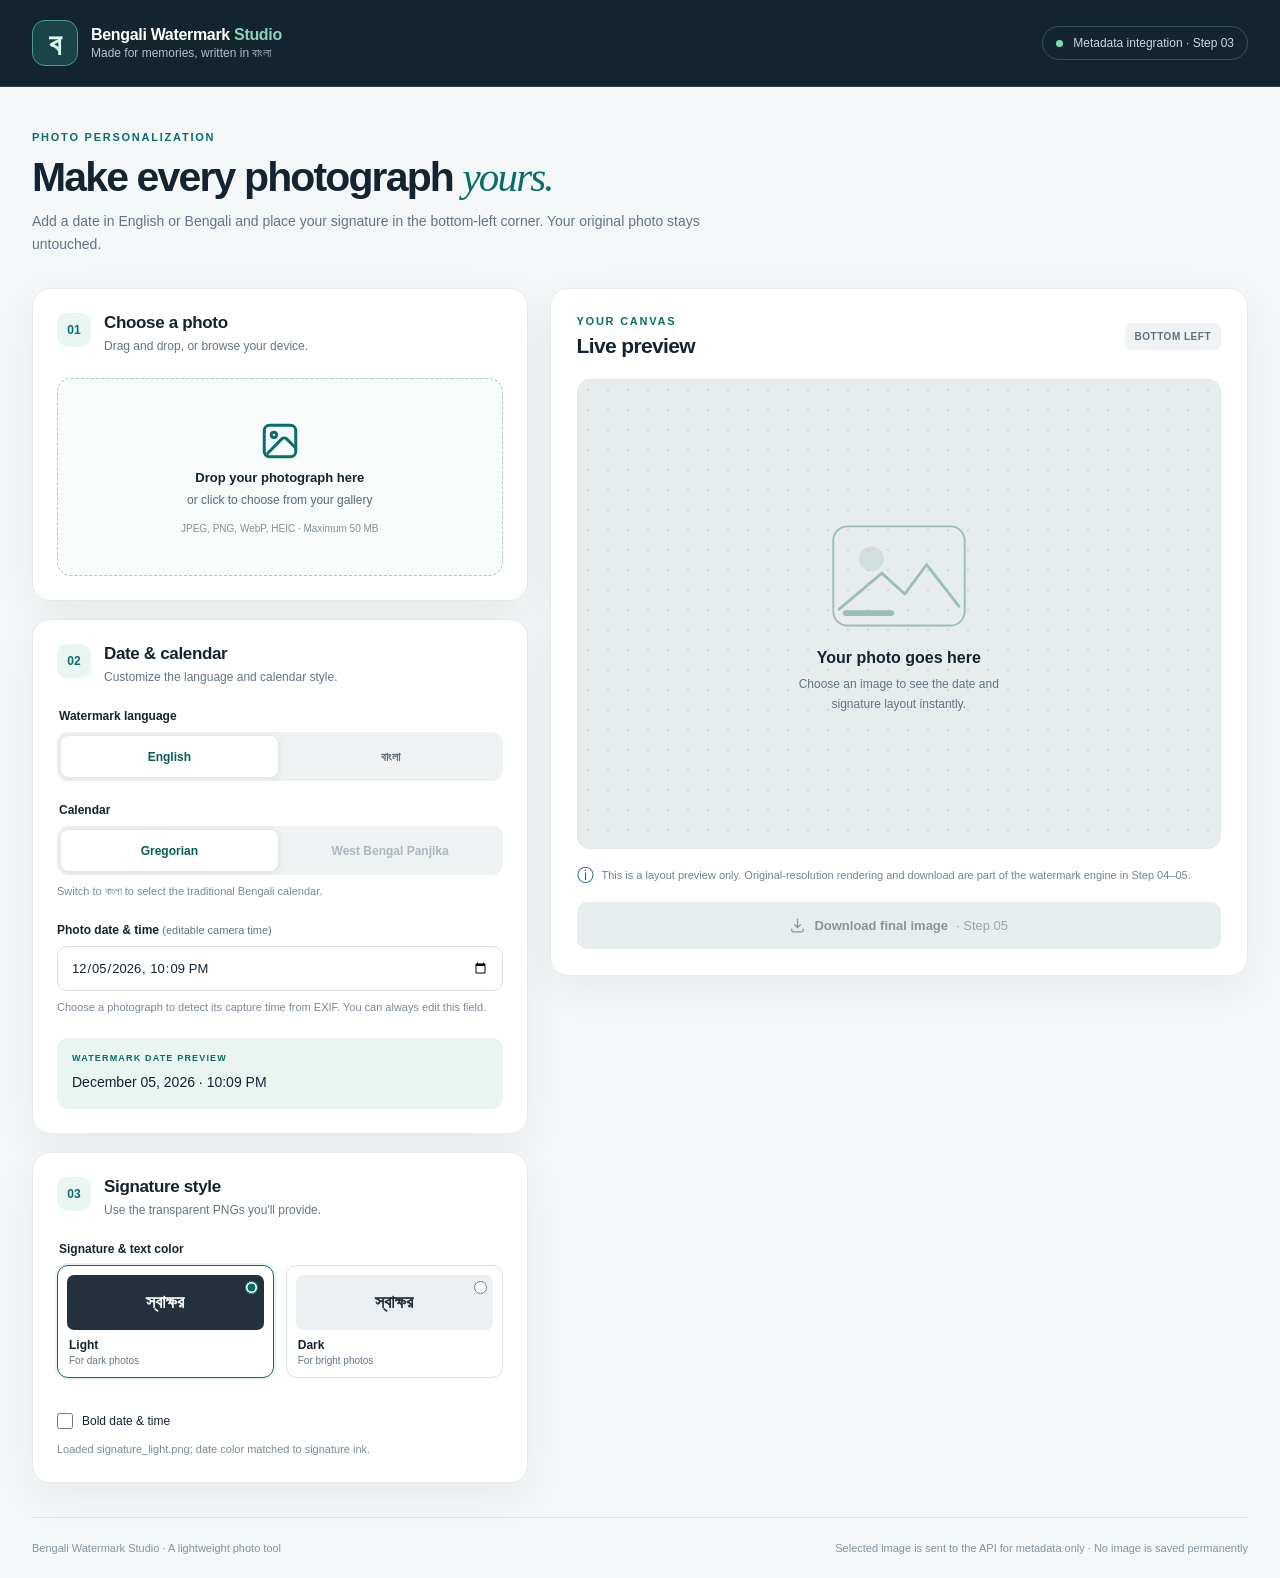
==== app/templates/index.html @ 1995b26d "Version 1.2: Improve Watermark Preview and Image Handling Improvements: - Fixed photo preview render" ====
<!DOCTYPE html>
<html lang="en">
<head>
  <meta charset="UTF-8">
  <meta name="viewport" content="width=device-width, initial-scale=1">
  <meta name="theme-color" content="#101c27">
  <meta name="description" content="Create elegant Bengali and English photo watermark previews.">
  <title>Bengali Watermark Studio</title>
  <!-- Relative paths work when opened locally and when FastAPI serves this at /. -->
  <link rel="stylesheet" href="../static/css/style.css">
  <script src="../static/js/app.js" defer></script>
</head>
<body>
  <header class="site-header">
    <div class="shell header-inner">
      <div class="brand" aria-label="Bengali Watermark Studio">
        <div class="brand-mark" aria-hidden="true">ব</div>
        <div>
          <p class="brand-title">Bengali Watermark <span>Studio</span></p>
          <p class="brand-subtitle">Made for memories, written in বাংলা</p>
        </div>
      </div>
      <span class="header-label"><span class="status-dot" aria-hidden="true"></span> Metadata integration · Step 03</span>
    </div>
  </header>

  <main class="shell page-content">
    <div class="page-heading">
      <div>
        <p class="eyebrow">PHOTO PERSONALIZATION</p>
        <h1>Make every photograph <em>yours.</em></h1>
        <p class="page-subtitle">Add a date in English or Bengali and place your signature in the bottom-left corner. Your original photo stays untouched.</p>
      </div>
    </div>

    <div class="workspace">
      <section class="editor" aria-label="Watermark controls">
        <section class="panel" aria-labelledby="upload-heading">
          <div class="section-title">
            <span class="step-number">01</span>
            <div>
              <h2 id="upload-heading">Choose a photo</h2>
              <p>Drag and drop, or browse your device.</p>
            </div>
          </div>

          <input id="photoInput" type="file" accept="image/jpeg,image/png,image/webp,image/heic,image/heif,.jpg,.jpeg,.png,.webp,.heic,.heif" hidden>
          <div class="drop-zone" id="dropZone" role="button" tabindex="0" aria-label="Select a photo or drop one here">
            <span class="drop-icon" aria-hidden="true">
              <svg viewBox="0 0 24 24" fill="none" stroke="currentColor" stroke-width="1.7" stroke-linecap="round" stroke-linejoin="round"><rect x="3" y="3" width="18" height="18" rx="3"/><circle cx="8.5" cy="8.5" r="1.5"/><path d="m21 16-5.2-5.2a2 2 0 0 0-2.8 0L5 19"/></svg>
            </span>
            <strong>Drop your photograph here</strong>
            <span>or click to choose from your gallery</span>
            <small>JPEG, PNG, WebP, HEIC · Maximum 50 MB</small>
          </div>

          <div class="file-summary" id="fileSummary" hidden>
            <div class="file-summary-text">
              <strong id="fileName"></strong>
              <span id="fileDetails"></span>
            </div>
            <button type="button" class="text-button" id="removePhoto">Remove</button>
          </div>
          <p class="field-feedback" id="uploadMessage" role="status" aria-live="polite"></p>
          <div class="metadata-panel" id="metadataPanel" aria-live="polite" hidden>
            <strong id="metadataStatus">Reading photo details…</strong>
            <p id="metadataDetails"></p>
            <p class="metadata-note" id="metadataWarnings"></p>
          </div>
        </section>

        <section class="panel" aria-labelledby="date-heading">
          <div class="section-title">
            <span class="step-number">02</span>
            <div>
              <h2 id="date-heading">Date &amp; calendar</h2>
              <p>Customize the language and calendar style.</p>
            </div>
          </div>

          <fieldset class="control-group">
            <legend>Watermark language</legend>
            <div class="segmented">
              <label class="segment"><input type="radio" name="language" value="en" checked><span>English</span></label>
              <label class="segment"><input type="radio" name="language" value="bn"><span lang="bn">বাংলা</span></label>
            </div>
          </fieldset>

          <fieldset class="control-group" id="calendarFieldset">
            <legend>Calendar</legend>
            <div class="segmented">
              <label class="segment"><input type="radio" name="calendar" value="gregorian" checked><span>Gregorian</span></label>
              <label class="segment"><input type="radio" name="calendar" value="panjika"><span>West Bengal Panjika</span></label>
            </div>
            <p class="input-hint" id="calendarHint">Switch to বাংলা to select the traditional Bengali calendar.</p>
          </fieldset>

          <div class="control-group">
            <label class="field-label" for="photoDateTime">Photo date &amp; time <span class="label-addition">(editable camera time)</span></label>
            <input id="photoDateTime" type="datetime-local" step="60">
            <p class="input-hint" id="dateHelp">Choose a photograph to detect its capture time from EXIF. You can always edit this field.</p>
          </div>

          <div class="format-output" aria-live="polite">
            <span>WATERMARK DATE PREVIEW</span>
            <strong id="formattedDate"></strong>
          </div>
          <p class="notice" id="panjikaNotice" hidden>Accurate West Bengal Panjika conversion will be connected in Step 04. We won't substitute the Bangladesh calendar.</p>
        </section>

        <section class="panel" aria-labelledby="signature-heading">
          <div class="section-title">
            <span class="step-number">03</span>
            <div>
              <h2 id="signature-heading">Signature style</h2>
              <p>Use the transparent PNGs you'll provide.</p>
            </div>
          </div>
          <fieldset class="control-group">
            <legend>Signature &amp; text color</legend>
            <div class="signature-options">
              <label class="signature-option">
                <input type="radio" name="signature" value="light" checked>
                <span class="signature-swatch dark-swatch"><span>স্বাক্ষর</span></span>
                <span class="signature-label">Light <small>For dark photos</small></span>
              </label>
              <label class="signature-option">
                <input type="radio" name="signature" value="dark">
                <span class="signature-swatch light-swatch"><span>স্বাক্ষর</span></span>
                <span class="signature-label">Dark <small>For bright photos</small></span>
              </label>
            </div>
          </fieldset>
          <label class="bold-date-option" for="boldDate">
            <input type="checkbox" id="boldDate">
            <span>Bold date &amp; time</span>
          </label>
          <p class="input-hint" id="signatureStatus" role="status" aria-live="polite">Loading signature…</p>
        </section>
      </section>

      <aside class="preview-panel" aria-labelledby="preview-heading">
        <div class="preview-heading-row">
          <div>
            <p class="eyebrow">YOUR CANVAS</p>
            <h2 id="preview-heading">Live preview</h2>
          </div>
          <span class="preview-badge">BOTTOM LEFT</span>
        </div>

        <div class="preview-stage" id="previewStage">
          <div class="empty-state" id="emptyPreview">
            <div class="empty-art" aria-hidden="true">
              <svg viewBox="0 0 170 130" fill="none"><rect x="16" y="13" width="138" height="104" rx="15" stroke="currentColor" stroke-width="2"/><circle cx="56" cy="47" r="13" fill="currentColor" opacity=".3"/><path d="M22 100 67 62l24 22 23-31 34 44" stroke="currentColor" stroke-width="3" stroke-linecap="round" stroke-linejoin="round"/><path d="M29 104h48" stroke="currentColor" stroke-width="6" stroke-linecap="round"/></svg>
            </div>
            <h3>Your photo goes here</h3>
            <p>Choose an image to see the date and signature layout instantly.</p>
          </div>
          <!-- Important: the watermark MUST be inside photoFrame, not a sibling of the photo. -->
          <div class="photo-frame" id="photoFrame" hidden>
            <img id="photoPreview" alt="Selected photo" decoding="async">
            <div class="watermark watermark-light" id="watermark" aria-label="Watermark preview">
              <img id="signaturePreview" alt="Your signature" hidden>
              <div class="watermark-date" id="watermarkDate"></div>
            </div>
          </div>
        </div>

        <div class="preview-footer">
          <div class="preview-footnote"><span class="footnote-icon" aria-hidden="true">ⓘ</span><span>This is a layout preview only. Original-resolution rendering and download are part of the watermark engine in Step 04–05.</span></div>
          <button class="download-button" type="button" disabled title="Enabled after the watermark export API is implemented">
            <svg viewBox="0 0 24 24" fill="none" stroke="currentColor" stroke-width="1.8" stroke-linecap="round" stroke-linejoin="round" aria-hidden="true"><path d="M12 3v12m0 0 4-4m-4 4-4-4M4 17v2a2 2 0 0 0 2 2h12a2 2 0 0 0 2-2v-2"/></svg>
            Download final image <span>· Step 05</span>
          </button>
        </div>
      </aside>
    </div>

    <footer class="site-footer">
      <span>Bengali Watermark Studio · A lightweight photo tool</span>
      <span>Selected image is sent to the API for metadata only · No image is saved permanently</span>
    </footer>
  </main>
</body>
</html>
---- app/static/css/style.css ----
:root {
  color-scheme: light;
  --ink: #142332;
  --muted: #637487;
  --line: #e4e9ed;
  --accent: #096e68;
  --accent-strong: #075c58;
  --surface: #fff;
  --body: #f4f7f7;
  --focus: #d0eae5;
  --shadow: 0 13px 40px rgb(27 54 62 / 6%);
}

* { box-sizing: border-box; }
body { margin: 0; min-width: 320px; font-family: Inter, -apple-system, BlinkMacSystemFont, "Segoe UI", "Noto Sans Bengali", Vrinda, sans-serif; color: var(--ink); background: var(--body); }
button, input { font: inherit; }
button { cursor: pointer; }
button:disabled { cursor: not-allowed; }
:focus-visible { outline: 3px solid #76c4b9; outline-offset: 3px; }
[hidden] { display: none !important; }
.shell { width: min(1420px, calc(100% - 64px)); margin-inline: auto; }

.site-header { background: #12242d; color: #fff; border-bottom: 1px solid #24424a; }
.header-inner { display: flex; justify-content: space-between; align-items: center; gap: 20px; padding-block: 20px; }
.brand { display: flex; gap: 13px; align-items: center; }
.brand-mark { width: 46px; height: 46px; border: 1px solid #489c90; border-radius: 13px; background: #1a4447; display: grid; place-items: center; color: #d9f9ed; font: 700 31px/1 "Noto Sans Bengali", Vrinda, sans-serif; padding-top: 2px; }
.brand-title, .brand-subtitle { margin: 0; }
.brand-title { font-size: 16px; font-weight: 750; letter-spacing: -.02em; }
.brand-title span { color: #8bd1bb; }
.brand-subtitle { color: #adc2c9; font-size: 12px; margin-top: 2px; }
.header-label { color: #c8d7dc; border: 1px solid #365159; border-radius: 100px; padding: 9px 13px; font-size: 12px; white-space: nowrap; }
.status-dot { display: inline-block; width: 7px; height: 7px; background: #7fdab5; border-radius: 50%; margin-right: 7px; }

.page-content { padding-top: 44px; }
.page-heading { max-width: 830px; margin-bottom: 32px; }
.eyebrow { color: var(--accent); font-size: 11px; letter-spacing: .16em; font-weight: 800; margin: 0 0 12px; }
h1 { margin: 0 0 10px; font-size: clamp(29px, 3.2vw, 44px); letter-spacing: -.045em; line-height: 1.1; font-weight: 780; }
h1 em { font-family: Georgia, serif; color: var(--accent); font-weight: 500; }
.page-subtitle { margin: 0; font-size: 14px; line-height: 1.65; max-width: 690px; color: var(--muted); }
.workspace { display: grid; grid-template-columns: minmax(340px, .83fr) minmax(0, 1.17fr); align-items: start; gap: 22px; }
.editor { display: grid; gap: 18px; }
.panel, .preview-panel { background: var(--surface); border: 1px solid var(--line); border-radius: 18px; box-shadow: var(--shadow); }
.panel { padding: 24px; }
.section-title { display: flex; gap: 13px; align-items: flex-start; margin-bottom: 23px; }
.step-number { display: inline-grid; place-items: center; min-width: 34px; height: 34px; border-radius: 10px; background: #e9f5f2; color: var(--accent); font-size: 12px; font-weight: 800; }
.section-title h2 { font-size: 17px; letter-spacing: -.02em; margin: 0 0 4px; }
.section-title p { font-size: 12px; line-height: 1.5; margin: 0; color: var(--muted); }
.drop-zone { border: 1.5px dashed #adc7c7; background: #f7fbfa; border-radius: 14px; min-height: 198px; text-align: center; display: flex; align-items: center; justify-content: center; flex-direction: column; gap: 8px; padding: 20px 12px; cursor: pointer; transition: border-color .16s, background .16s, transform .16s; }
.drop-zone:hover, .drop-zone.drag-active { background: #ecf7f4; border-color: var(--accent); }
.drop-zone.drag-active { transform: scale(1.006); }
.drop-icon { width: 42px; height: 42px; color: var(--accent); display: block; }
.drop-icon svg { width: 100%; height: 100%; }
.drop-zone strong { font-size: 13px; font-weight: 700; }
.drop-zone > span:not(.drop-icon) { color: #536b7a; font-size: 12px; }
.drop-zone small { color: #81919a; font-size: 10px; margin-top: 8px; }
.file-summary { display: flex; justify-content: space-between; gap: 10px; align-items: center; margin-top: 13px; background: #f3f6f6; padding: 13px; border-radius: 10px; }
.file-summary-text { overflow: hidden; display: grid; gap: 4px; }
.file-summary-text strong { max-width: 270px; text-overflow: ellipsis; white-space: nowrap; overflow: hidden; font-size: 12px; }
.file-summary-text span { color: var(--muted); font-size: 11px; }
.text-button { background: none; padding: 5px; border: 0; color: #a24d42; font-size: 12px; font-weight: 700; }
.field-feedback { margin: 8px 0 0; color: #9f483b; font-size: 12px; line-height: 1.5; }
.field-feedback:empty { display: none; }
.metadata-panel { margin-top: 12px; border: 1px solid #c8ded7; background: #f2f8f6; border-radius: 11px; padding: 12px 13px; }
.metadata-panel strong { font-size: 12px; color: #1a6a5b; }
.metadata-panel p { font-size: 11px; color: #526b74; line-height: 1.6; margin: 5px 0 0; overflow-wrap: anywhere; }
.metadata-panel .metadata-note { color: #8c5f32; }
.metadata-panel.is-error { background: #fff7f3; border-color: #e4c3b8; }
.metadata-panel.is-error strong { color: #9f483b; }
.control-group { border: 0; padding: 0; margin: 0 0 22px; min-width: 0; }
.control-group:last-child { margin-bottom: 0; }
.control-group legend, .field-label { display: block; margin-bottom: 9px; font-size: 12px; font-weight: 750; }
.label-addition { font-size: 11px; color: var(--muted); font-weight: 400; }
.segmented { padding: 4px; display: flex; gap: 4px; border-radius: 11px; background: #eef2f3; }
.segment { flex: 1; min-width: 0; position: relative; cursor: pointer; }
.segment input { position: absolute; opacity: 0; width: 1px; height: 1px; }
.segment span { min-height: 41px; display: flex; align-items: center; justify-content: center; padding: 9px 7px; border-radius: 8px; color: #607180; font-weight: 650; font-size: 12px; text-align: center; transition: background .15s, color .15s; }
.segment input:checked + span { background: white; color: var(--accent-strong); box-shadow: 0 1px 7px rgb(18 39 50 / 10%); }
.segment input:focus-visible + span { outline: 3px solid #76c4b9; }
.segment input:disabled + span { opacity: .45; cursor: not-allowed; }
.input-hint { margin: 8px 0 0; font-size: 11px; line-height: 1.6; color: #788996; }
.input-hint strong { color: #526675; }
#photoDateTime { display: block; width: 100%; padding: 12px 13px; border: 1px solid #d7e0e5; border-radius: 10px; background: #fff; color: var(--ink); min-height: 45px; font-size: 13px; }
.format-output { margin-top: 16px; padding: 15px; background: #eaf5f2; border-radius: 11px; display: grid; gap: 8px; }
.format-output > span { font-size: 9px; font-weight: 800; letter-spacing: .13em; color: var(--accent); }
.format-output strong { font-size: 15px; line-height: 1.6; overflow-wrap: anywhere; font-weight: 700; }
.notice { background: #fff7e8; border-left: 3px solid #dfab59; border-radius: 4px; padding: 10px 12px; font-size: 11px; line-height: 1.5; color: #8f6425; margin: 12px 0 0; }
.signature-options { display: grid; grid-template-columns: repeat(2, minmax(0, 1fr)); gap: 12px; }
.signature-option { border: 1.5px solid #d9e2e5; border-radius: 11px; padding: 9px; position: relative; cursor: pointer; }
.signature-option:has(input:checked) { border-color: var(--accent); box-shadow: 0 0 0 2px #e5f4f0; }
.signature-option input { position: absolute; top: 12px; right: 12px; accent-color: var(--accent); }
.signature-swatch { height: 55px; border-radius: 7px; display: grid; place-items: center; font-size: 18px; font-weight: 700; }
.dark-swatch { background: #24303b; color: #f7f7f7; }
.light-swatch { background: #edf0f2; color: #25313a; }
.signature-label { display: block; margin: 8px 2px 2px; font-weight: 750; font-size: 12px; }
.signature-label small { display: block; color: var(--muted); font-weight: 400; font-size: 10px; margin-top: 3px; }
.bold-date-option { margin-top: 13px; display: inline-flex; align-items: center; gap: 9px; font-size: 12px; color: var(--ink); cursor: pointer;}
.bold-date-option input { width: 16px; height: 16px; margin: 0; accent-color: var(--accent);}

.preview-panel { padding: 26px; position: sticky; top: 22px; }
.preview-heading-row { display: flex; align-items: center; justify-content: space-between; gap: 14px; margin-bottom: 21px; }
.preview-heading-row .eyebrow { margin-bottom: 7px; }
.preview-heading-row h2 { font-size: 21px; margin: 0; letter-spacing: -.03em; }
.preview-badge { font-size: 10px; font-weight: 800; letter-spacing: .05em; color: #5f737b; background: #eff3f4; padding: 8px 10px; border-radius: 7px; white-space: nowrap; }
.preview-stage { min-height: 470px; background: #e7edec; background-image: radial-gradient(#ccdad8 1px, transparent 1px); background-size: 20px 20px; border: 1px solid #e0e7e6; border-radius: 13px; display: flex; justify-content: center; align-items: center; overflow: hidden; padding: 15px; }
.empty-state { text-align: center; padding: 20px; max-width: 265px; }
.empty-art { width: 162px; margin: 0 auto 7px; color: #9dbeb7; }
.empty-art svg { width: 100%; }
.empty-state h3 { font-size: 16px; margin: 0 0 7px; }
.empty-state p { font-size: 12px; color: var(--muted); line-height: 1.7; margin: 0; }
/* Image wrapper is the positioning context; watermark never escapes into footer. */
.photo-frame {
  position: relative;
  display: inline-block;
  max-width: 100%;
  max-height: min(65vh, 610px);
  line-height: 0;
  overflow: hidden;
  background: #c8d3d2;
  box-shadow: 0 10px 30px rgb(16 32 32 / 14%);
}
#photoPreview {
  display: block;
  max-width: 100%;
  max-height: min(65vh, 610px);
  width: auto;
  height: auto;
  object-fit: contain;
}
.watermark {
  position: absolute;
  bottom: 3.5%;
  left: 3.5%;
  width: 93%;
  display: flex;
  flex-direction: column;
  align-items: flex-start;
  gap: 3px;
  z-index: 1;
  font-family: "Noto Sans Bengali", Vrinda, "Segoe UI", sans-serif;
  line-height: 1.3;
  pointer-events: none;
}
.watermark-date {
  max-width: 100%;
  font-size: clamp(9px, 1.15vw, 14px);
  line-height: 1.35;
  font-weight: 400;
  letter-spacing: 0;
  overflow-wrap: anywhere;
  color: var(--signature-text-color);
  text-shadow: none;
}
.watermark-date.is-bold { font-weight: 700; }
.watermark-light { --signature-text-color: rgb(196, 188, 179); }
.watermark-dark { --signature-text-color: rgb(39, 43, 47); }
#signaturePreview {
  display: block;
  width: clamp(100px, 20vw, 240px);
  max-width: 70%;
  height: auto;
  object-fit: contain;
  object-position: left center;
}
#signaturePreview[hidden] { display: none; }
.preview-footer { margin-top: 18px; }
.preview-footnote { display: flex; gap: 8px; color: #72848f; font-size: 11px; line-height: 1.6; margin-bottom: 17px; }
.footnote-icon { color: var(--accent); font-size: 17px; line-height: 1; }
.download-button { width: 100%; display: flex; justify-content: center; align-items: center; gap: 8px; border: 0; border-radius: 10px; padding: 15px 12px; font-size: 13px; font-weight: 750; color: #899599; background: #e7edee; }
.download-button svg { width: 17px; height: 17px; }
.download-button span { font-weight: 500; opacity: .8; }
.site-footer { display: flex; justify-content: space-between; gap: 20px; color: #85949d; border-top: 1px solid #e1e6e8; padding: 24px 0; margin-top: 34px; font-size: 11px; }

@media (max-width: 1070px) {
  .workspace { grid-template-columns: minmax(305px, .9fr) minmax(0, 1.1fr); gap: 15px; }
  .panel, .preview-panel { padding: 19px; }
  .preview-stage { min-height: 370px; }
}
@media (max-width: 810px) {
  .shell { width: min(700px, calc(100% - 32px)); }
  .page-content { padding-top: 30px; }
  .page-heading { margin-bottom: 22px; }
  .workspace { grid-template-columns: 1fr; }
  .preview-panel { position: static; }
  .preview-stage { min-height: 320px; }
  .site-footer { flex-direction: column; gap: 7px; }
}
@media (max-width: 480px) {
  .shell { width: calc(100% - 24px); }
  .header-inner { padding-block: 12px; }
  .brand-mark { height: 39px; width: 39px; font-size: 25px; }
  .brand-title { font-size: 14px; }
  .brand-subtitle { font-size: 10px; }
  .header-label { display: none; }
  .page-content { padding-top: 26px; }
  .panel, .preview-panel { padding: 17px; border-radius: 14px; }
  .section-title { margin-bottom: 17px; }
  .preview-stage { min-height: 285px; padding: 8px; }
  .preview-heading-row { align-items: flex-start; }
  .preview-badge { font-size: 9px; }
  .signature-options { gap: 8px; }
  .site-footer { margin-top: 20px; }
}
@media (prefers-reduced-motion: reduce) {
  *, *::before, *::after { animation-duration: .01ms !important; transition-duration: .01ms !important; }
}

/* Make long dates, dynamic metadata, and date/time picker stay inside panels. */
.editor, .panel, .preview-panel, .preview-stage, .preview-footer { min-width: 0; }
#photoDateTime { min-width: 0; max-width: 100%; }
.preview-footnote, .format-output, .format-output strong { min-width: 0; overflow-wrap: anywhere; }
.format-output strong { font-size: 14px; font-weight: 400; }
.preview-stage > .photo-frame { flex: 0 1 auto; }
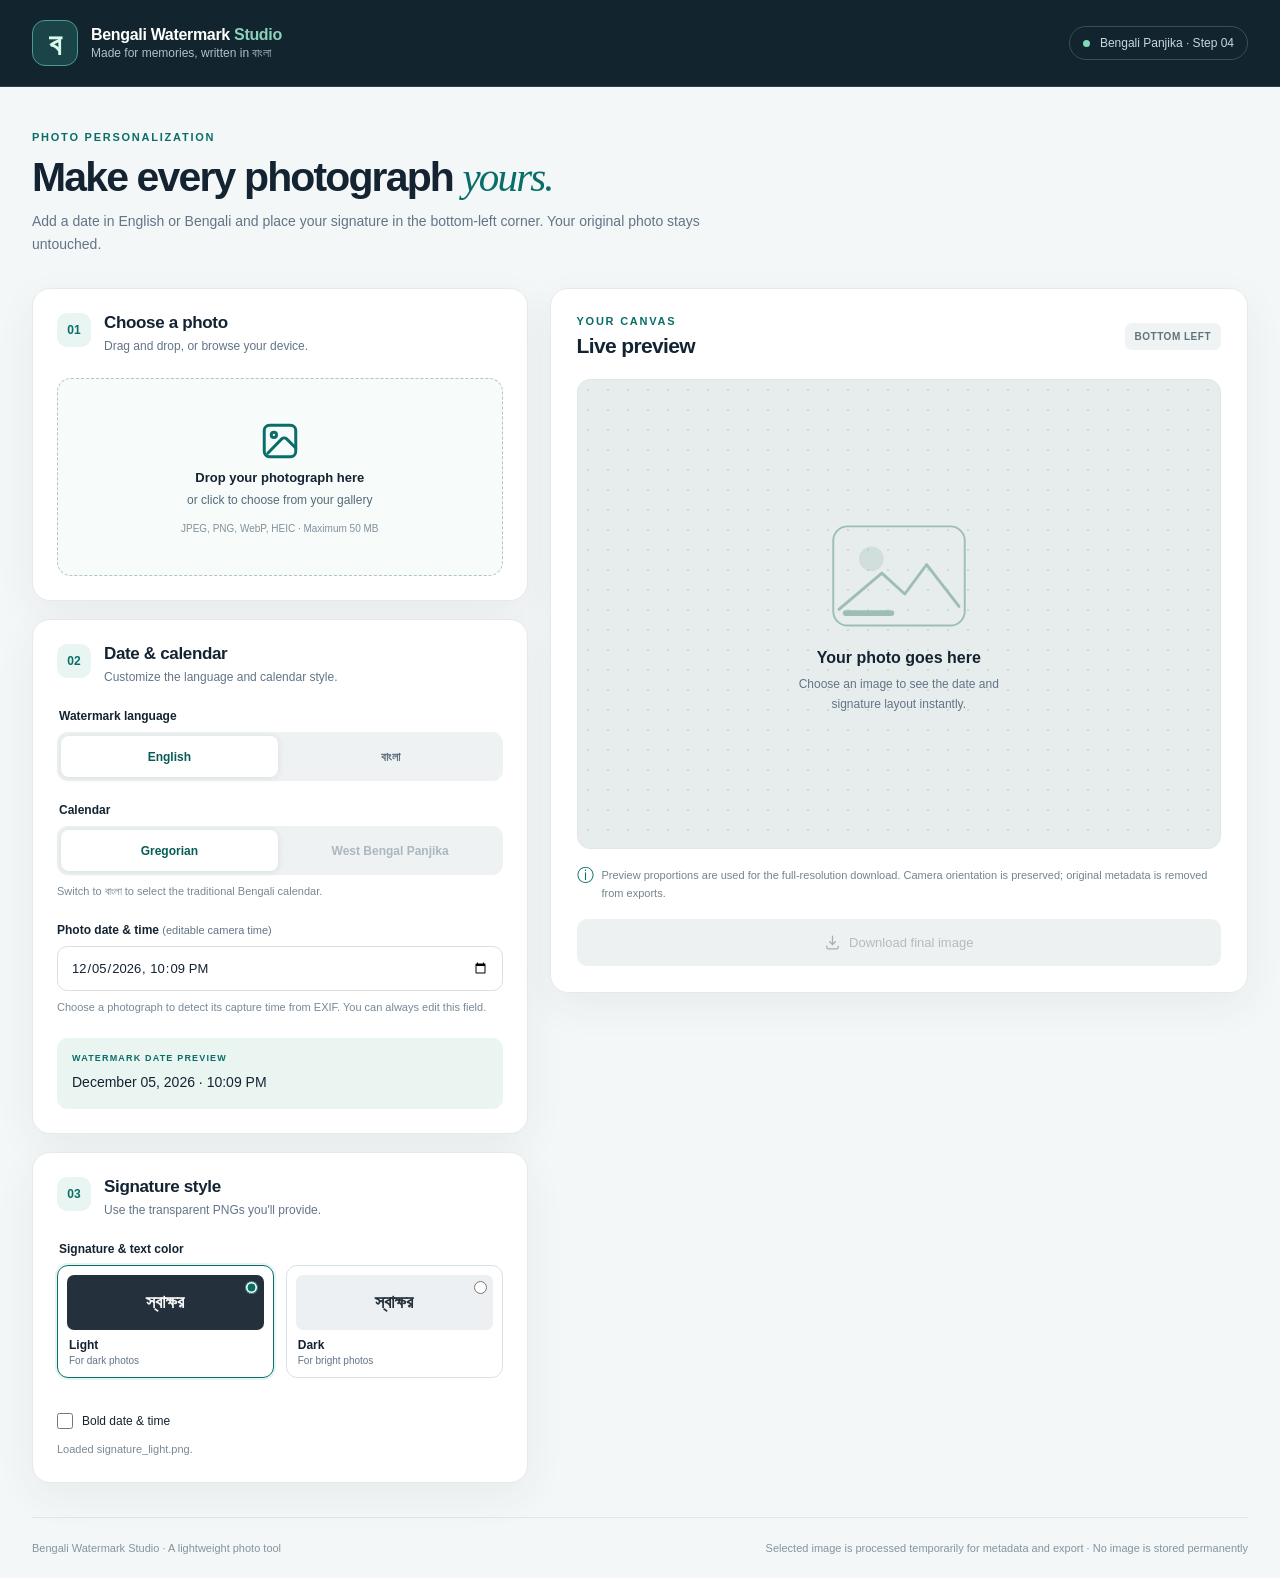
==== commit e858cec7: "Version 1.4: Complete Watermark Download and Image Rendering Improvements: - Enabled full-resolution" ====
--- a/app/templates/index.html
+++ b/app/templates/index.html
@@ -20,7 +20,7 @@
           <p class="brand-subtitle">Made for memories, written in বাংলা</p>
         </div>
       </div>
-      <span class="header-label"><span class="status-dot" aria-hidden="true"></span> Metadata integration · Step 03</span>
+      <span class="header-label"><span class="status-dot" aria-hidden="true"></span> Bengali Panjika · Step 04</span>
     </div>
   </header>
 
@@ -105,7 +105,7 @@
             <span>WATERMARK DATE PREVIEW</span>
             <strong id="formattedDate"></strong>
           </div>
-          <p class="notice" id="panjikaNotice" hidden>Accurate West Bengal Panjika conversion will be connected in Step 04. We won't substitute the Bangladesh calendar.</p>
+          <p class="notice" id="panjikaNotice" hidden>West Bengal / Kolkata Bisuddha Siddhanta dates are verified for 2025–2026. Other years are not guessed.</p>
         </section>
 
         <section class="panel" aria-labelledby="signature-heading">
@@ -167,18 +167,19 @@
         </div>
 
         <div class="preview-footer">
-          <div class="preview-footnote"><span class="footnote-icon" aria-hidden="true">ⓘ</span><span>This is a layout preview only. Original-resolution rendering and download are part of the watermark engine in Step 04–05.</span></div>
-          <button class="download-button" type="button" disabled title="Enabled after the watermark export API is implemented">
+          <div class="preview-footnote"><span class="footnote-icon" aria-hidden="true">ⓘ</span><span>Preview proportions are used for the full-resolution download. Camera orientation is preserved; original metadata is removed from exports.</span></div>
+          <button class="download-button" id="downloadButton" type="button" disabled>
             <svg viewBox="0 0 24 24" fill="none" stroke="currentColor" stroke-width="1.8" stroke-linecap="round" stroke-linejoin="round" aria-hidden="true"><path d="M12 3v12m0 0 4-4m-4 4-4-4M4 17v2a2 2 0 0 0 2 2h12a2 2 0 0 0 2-2v-2"/></svg>
-            Download final image <span>· Step 05</span>
+            <span id="downloadLabel">Download final image</span>
           </button>
+          <p class="download-status" id="downloadStatus" role="status" aria-live="polite"></p>
         </div>
       </aside>
     </div>
 
     <footer class="site-footer">
       <span>Bengali Watermark Studio · A lightweight photo tool</span>
-      <span>Selected image is sent to the API for metadata only · No image is saved permanently</span>
+      <span>Selected image is processed temporarily for metadata and export · No image is stored permanently</span>
     </footer>
   </main>
 </body>
--- a/app/static/css/style.css
+++ b/app/static/css/style.css
@@ -144,22 +144,24 @@
   max-width: 100%;
   font-size: clamp(9px, 1.15vw, 14px);
   line-height: 1.35;
-  font-weight: 400;
+  font-weight: 200;
   letter-spacing: 0;
   overflow-wrap: anywhere;
   color: var(--signature-text-color);
   text-shadow: none;
 }
 .watermark-date.is-bold { font-weight: 700; }
+
 .watermark-light { --signature-text-color: rgb(196, 188, 179); }
 .watermark-dark { --signature-text-color: rgb(39, 43, 47); }
 #signaturePreview {
   display: block;
-  width: clamp(100px, 20vw, 240px);
+  width: clamp(60px, 12vw, 150px);
   max-width: 70%;
   height: auto;
   object-fit: contain;
   object-position: left center;
+
 }
 #signaturePreview[hidden] { display: none; }
 .preview-footer { margin-top: 18px; }
@@ -210,3 +212,10 @@
 .preview-footnote, .format-output, .format-output strong { min-width: 0; overflow-wrap: anywhere; }
 .format-output strong { font-size: 14px; font-weight: 400; }
 .preview-stage > .photo-frame { flex: 0 1 auto; }
+
+/* Step 5: only the export-button states; watermark styles above are unchanged. */
+.download-button:not(:disabled) { background: var(--accent); color: white; }
+.download-button:not(:disabled):hover { background: var(--accent-strong); }
+.download-button:disabled { opacity: .75; }
+.download-status { min-height: 1em; margin: 10px 0 0; color: var(--muted); font-size: 12px; line-height: 1.5; overflow-wrap: anywhere; }
+.download-status:empty { display: none; }
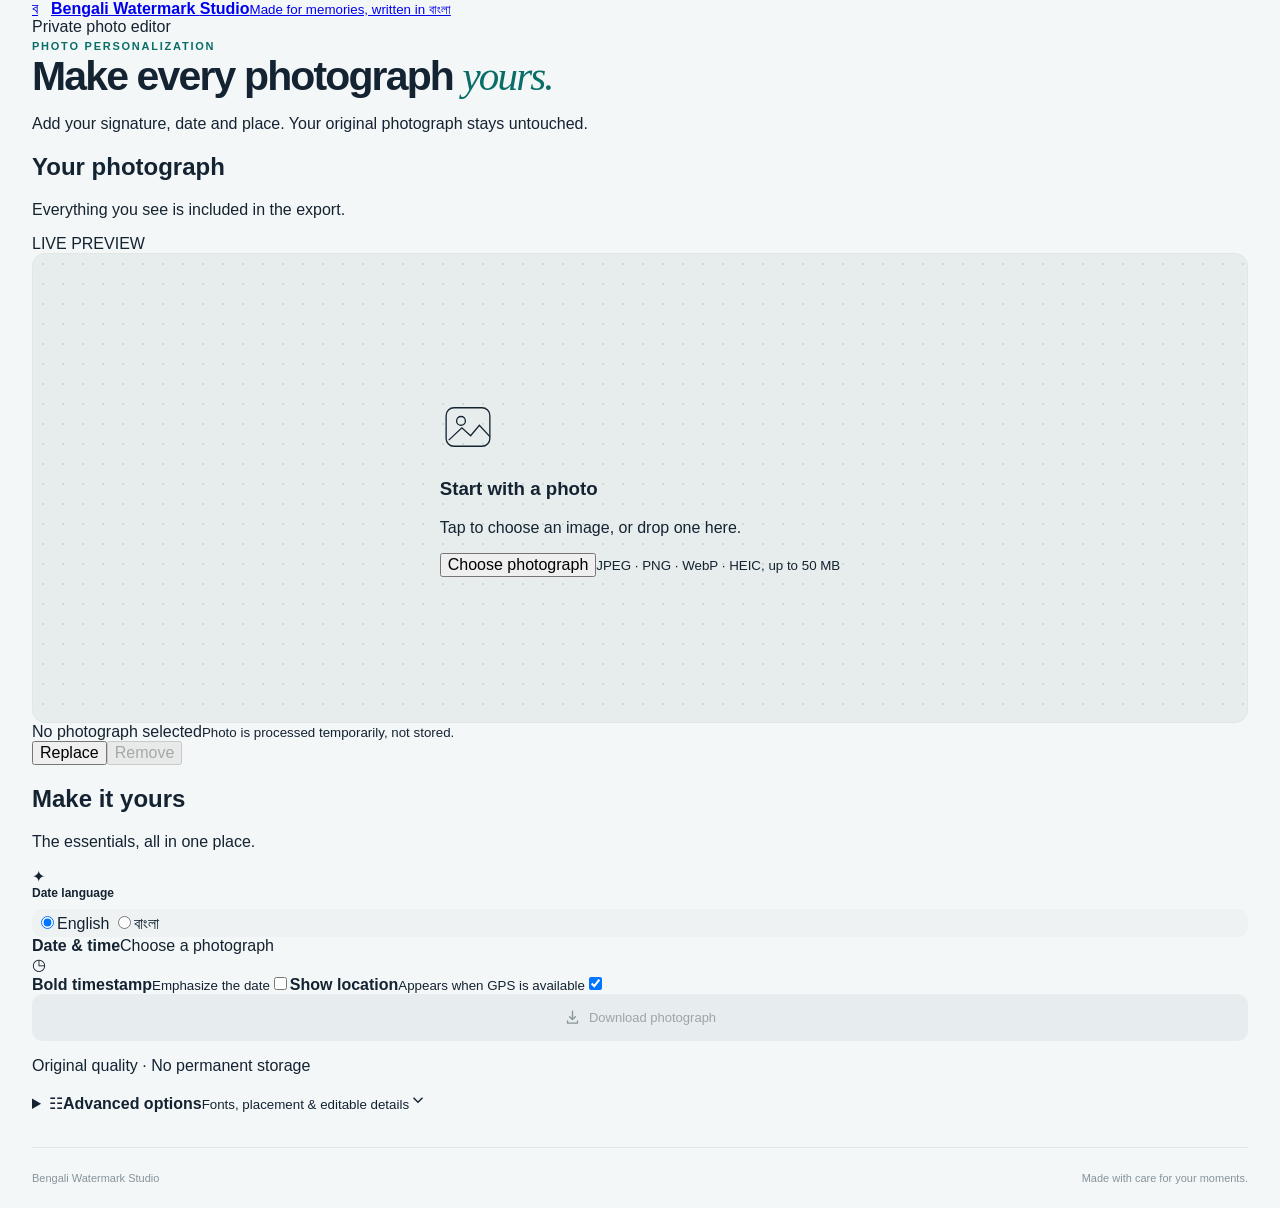
==== commit 8b1bd0ea: "Version 1.5: Revamp Watermark Studio UI and Improve Photo Editing Improvements: - Redesigned the int" ====
--- a/app/templates/index.html
+++ b/app/templates/index.html
@@ -1,186 +1,71 @@
 <!DOCTYPE html>
 <html lang="en">
 <head>
-  <meta charset="UTF-8">
-  <meta name="viewport" content="width=device-width, initial-scale=1">
-  <meta name="theme-color" content="#101c27">
-  <meta name="description" content="Create elegant Bengali and English photo watermark previews.">
+  <meta charset="utf-8">
+  <meta name="viewport" content="width=device-width, initial-scale=1, viewport-fit=cover">
+  <meta name="theme-color" content="#12242d">
+  <meta name="description" content="Add your signature, date and place to photographs with Bengali or English fonts.">
   <title>Bengali Watermark Studio</title>
-  <!-- Relative paths work when opened locally and when FastAPI serves this at /. -->
-  <link rel="stylesheet" href="../static/css/style.css">
-  <script src="../static/js/app.js" defer></script>
+  <link rel="stylesheet" href="/static/css/style.css?v=152">
+  <script src="/static/js/app.js?v=152" defer></script>
 </head>
 <body>
-  <header class="site-header">
-    <div class="shell header-inner">
-      <div class="brand" aria-label="Bengali Watermark Studio">
-        <div class="brand-mark" aria-hidden="true">ব</div>
-        <div>
-          <p class="brand-title">Bengali Watermark <span>Studio</span></p>
-          <p class="brand-subtitle">Made for memories, written in বাংলা</p>
-        </div>
-      </div>
-      <span class="header-label"><span class="status-dot" aria-hidden="true"></span> Bengali Panjika · Step 04</span>
+  <header class="masthead">
+    <div class="shell masthead-inner">
+      <a class="brand" href="/" aria-label="Bengali Watermark Studio home"><span class="brand-glyph" aria-hidden="true">ব</span><span><strong>Bengali Watermark <span class="brand-accent">Studio</span></strong><small>Made for memories, written in বাংলা</small></span></a>
+      <span class="header-chip"><span class="status-light"></span>Private photo editor</span>
     </div>
   </header>
-
-  <main class="shell page-content">
-    <div class="page-heading">
-      <div>
-        <p class="eyebrow">PHOTO PERSONALIZATION</p>
-        <h1>Make every photograph <em>yours.</em></h1>
-        <p class="page-subtitle">Add a date in English or Bengali and place your signature in the bottom-left corner. Your original photo stays untouched.</p>
-      </div>
-    </div>
-
-    <div class="workspace">
-      <section class="editor" aria-label="Watermark controls">
-        <section class="panel" aria-labelledby="upload-heading">
-          <div class="section-title">
-            <span class="step-number">01</span>
-            <div>
-              <h2 id="upload-heading">Choose a photo</h2>
-              <p>Drag and drop, or browse your device.</p>
-            </div>
-          </div>
-
-          <input id="photoInput" type="file" accept="image/jpeg,image/png,image/webp,image/heic,image/heif,.jpg,.jpeg,.png,.webp,.heic,.heif" hidden>
-          <div class="drop-zone" id="dropZone" role="button" tabindex="0" aria-label="Select a photo or drop one here">
-            <span class="drop-icon" aria-hidden="true">
-              <svg viewBox="0 0 24 24" fill="none" stroke="currentColor" stroke-width="1.7" stroke-linecap="round" stroke-linejoin="round"><rect x="3" y="3" width="18" height="18" rx="3"/><circle cx="8.5" cy="8.5" r="1.5"/><path d="m21 16-5.2-5.2a2 2 0 0 0-2.8 0L5 19"/></svg>
-            </span>
-            <strong>Drop your photograph here</strong>
-            <span>or click to choose from your gallery</span>
-            <small>JPEG, PNG, WebP, HEIC · Maximum 50 MB</small>
-          </div>
-
-          <div class="file-summary" id="fileSummary" hidden>
-            <div class="file-summary-text">
-              <strong id="fileName"></strong>
-              <span id="fileDetails"></span>
-            </div>
-            <button type="button" class="text-button" id="removePhoto">Remove</button>
-          </div>
-          <p class="field-feedback" id="uploadMessage" role="status" aria-live="polite"></p>
-          <div class="metadata-panel" id="metadataPanel" aria-live="polite" hidden>
-            <strong id="metadataStatus">Reading photo details…</strong>
-            <p id="metadataDetails"></p>
-            <p class="metadata-note" id="metadataWarnings"></p>
-          </div>
-        </section>
-
-        <section class="panel" aria-labelledby="date-heading">
-          <div class="section-title">
-            <span class="step-number">02</span>
-            <div>
-              <h2 id="date-heading">Date &amp; calendar</h2>
-              <p>Customize the language and calendar style.</p>
-            </div>
-          </div>
-
-          <fieldset class="control-group">
-            <legend>Watermark language</legend>
-            <div class="segmented">
-              <label class="segment"><input type="radio" name="language" value="en" checked><span>English</span></label>
-              <label class="segment"><input type="radio" name="language" value="bn"><span lang="bn">বাংলা</span></label>
-            </div>
-          </fieldset>
-
-          <fieldset class="control-group" id="calendarFieldset">
-            <legend>Calendar</legend>
-            <div class="segmented">
-              <label class="segment"><input type="radio" name="calendar" value="gregorian" checked><span>Gregorian</span></label>
-              <label class="segment"><input type="radio" name="calendar" value="panjika"><span>West Bengal Panjika</span></label>
-            </div>
-            <p class="input-hint" id="calendarHint">Switch to বাংলা to select the traditional Bengali calendar.</p>
-          </fieldset>
-
-          <div class="control-group">
-            <label class="field-label" for="photoDateTime">Photo date &amp; time <span class="label-addition">(editable camera time)</span></label>
-            <input id="photoDateTime" type="datetime-local" step="60">
-            <p class="input-hint" id="dateHelp">Choose a photograph to detect its capture time from EXIF. You can always edit this field.</p>
-          </div>
-
-          <div class="format-output" aria-live="polite">
-            <span>WATERMARK DATE PREVIEW</span>
-            <strong id="formattedDate"></strong>
-          </div>
-          <p class="notice" id="panjikaNotice" hidden>West Bengal / Kolkata Bisuddha Siddhanta dates are verified for 2025–2026. Other years are not guessed.</p>
-        </section>
-
-        <section class="panel" aria-labelledby="signature-heading">
-          <div class="section-title">
-            <span class="step-number">03</span>
-            <div>
-              <h2 id="signature-heading">Signature style</h2>
-              <p>Use the transparent PNGs you'll provide.</p>
-            </div>
-          </div>
-          <fieldset class="control-group">
-            <legend>Signature &amp; text color</legend>
-            <div class="signature-options">
-              <label class="signature-option">
-                <input type="radio" name="signature" value="light" checked>
-                <span class="signature-swatch dark-swatch"><span>স্বাক্ষর</span></span>
-                <span class="signature-label">Light <small>For dark photos</small></span>
-              </label>
-              <label class="signature-option">
-                <input type="radio" name="signature" value="dark">
-                <span class="signature-swatch light-swatch"><span>স্বাক্ষর</span></span>
-                <span class="signature-label">Dark <small>For bright photos</small></span>
-              </label>
-            </div>
-          </fieldset>
-          <label class="bold-date-option" for="boldDate">
-            <input type="checkbox" id="boldDate">
-            <span>Bold date &amp; time</span>
-          </label>
-          <p class="input-hint" id="signatureStatus" role="status" aria-live="polite">Loading signature…</p>
-        </section>
-      </section>
-
-      <aside class="preview-panel" aria-labelledby="preview-heading">
-        <div class="preview-heading-row">
-          <div>
-            <p class="eyebrow">YOUR CANVAS</p>
-            <h2 id="preview-heading">Live preview</h2>
-          </div>
-          <span class="preview-badge">BOTTOM LEFT</span>
-        </div>
-
-        <div class="preview-stage" id="previewStage">
-          <div class="empty-state" id="emptyPreview">
-            <div class="empty-art" aria-hidden="true">
-              <svg viewBox="0 0 170 130" fill="none"><rect x="16" y="13" width="138" height="104" rx="15" stroke="currentColor" stroke-width="2"/><circle cx="56" cy="47" r="13" fill="currentColor" opacity=".3"/><path d="M22 100 67 62l24 22 23-31 34 44" stroke="currentColor" stroke-width="3" stroke-linecap="round" stroke-linejoin="round"/><path d="M29 104h48" stroke="currentColor" stroke-width="6" stroke-linecap="round"/></svg>
-            </div>
-            <h3>Your photo goes here</h3>
-            <p>Choose an image to see the date and signature layout instantly.</p>
-          </div>
-          <!-- Important: the watermark MUST be inside photoFrame, not a sibling of the photo. -->
+  <main class="shell main">
+    <div class="welcome"><span class="eyebrow">PHOTO PERSONALIZATION</span><h1>Make every photograph <em>yours.</em></h1><p>Add your signature, date and place. Your original photograph stays untouched.</p></div>
+    <div class="app-grid">
+      <section class="canvas-card" aria-labelledby="canvasTitle">
+        <div class="canvas-top"><div><h2 id="canvasTitle">Your photograph</h2><p>Everything you see is included in the export.</p></div><span class="canvas-chip">LIVE PREVIEW</span></div>
+        <div id="previewStage" class="preview-stage">
+          <div id="emptyPreview" class="empty-preview"><div class="upload-art" aria-hidden="true"><svg viewBox="0 0 64 64" width="56" height="56" fill="none" stroke="currentColor" stroke-width="1.5"><rect x="7" y="10" width="50" height="44" rx="9"/><circle cx="24" cy="25" r="5"/><path d="M10 47l15-14 10 9 10-12 12 13"/></svg></div><h3>Start with a photo</h3><p>Tap to choose an image, or drop one here.</p><button type="button" class="secondary-button" id="choosePhoto">Choose photograph</button><small>JPEG · PNG · WebP · HEIC, up to 50 MB</small></div>
           <div class="photo-frame" id="photoFrame" hidden>
             <img id="photoPreview" alt="Selected photo" decoding="async">
-            <div class="watermark watermark-light" id="watermark" aria-label="Watermark preview">
-              <img id="signaturePreview" alt="Your signature" hidden>
-              <div class="watermark-date" id="watermarkDate"></div>
-            </div>
+            <img id="signaturePreview" class="watermark-item signature-item" data-drag="signature" alt="Signature" draggable="false" hidden>
+            <div id="watermarkDate" class="watermark-item date-item" data-drag="date" aria-label="Date and time"></div>
+            <div id="watermarkLocation" class="watermark-item location-item" data-drag="location" aria-label="Location" hidden></div>
           </div>
         </div>
-
-        <div class="preview-footer">
-          <div class="preview-footnote"><span class="footnote-icon" aria-hidden="true">ⓘ</span><span>Preview proportions are used for the full-resolution download. Camera orientation is preserved; original metadata is removed from exports.</span></div>
-          <button class="download-button" id="downloadButton" type="button" disabled>
-            <svg viewBox="0 0 24 24" fill="none" stroke="currentColor" stroke-width="1.8" stroke-linecap="round" stroke-linejoin="round" aria-hidden="true"><path d="M12 3v12m0 0 4-4m-4 4-4-4M4 17v2a2 2 0 0 0 2 2h12a2 2 0 0 0 2-2v-2"/></svg>
-            <span id="downloadLabel">Download final image</span>
-          </button>
-          <p class="download-status" id="downloadStatus" role="status" aria-live="polite"></p>
+        <div class="canvas-footer"><div class="photo-name"><span id="fileName">No photograph selected</span><small id="fileDetails">Photo is processed temporarily, not stored.</small></div><div class="photo-actions"><button type="button" class="subtle-button" id="replacePhoto">Replace</button><button type="button" class="subtle-button danger" id="removePhoto" disabled>Remove</button></div></div>
+        <div class="feedback" id="uploadMessage" role="status"></div>
+        <div class="metadata-note" id="metadataPanel" hidden><strong id="metadataStatus"></strong><span id="metadataDetails"></span><span id="metadataWarnings"></span></div>
+      </section>
+      <aside class="sidebar" aria-label="Photo settings" tabindex="0">
+        <div id="orientationTip" class="orientation-tip" role="status" hidden>
+          <span aria-hidden="true">↻</span>
+          <span><strong>Tip:</strong> Rotate to landscape for easier editing. You can keep editing in portrait, too.</span>
+          <button type="button" id="dismissOrientationTip" aria-label="Dismiss orientation tip">×</button>
         </div>
+        <section class="quick-card">
+          <div class="card-heading"><div><h2>Make it yours</h2><p>The essentials, all in one place.</p></div><span class="sparkle" aria-hidden="true">✦</span></div>
+          <div class="field"><span class="field-label">Date language</span><div class="segmented" role="group" aria-label="Date language"><label><input type="radio" name="language" value="en" checked><span>English</span></label><label><input type="radio" name="language" value="bn"><span>বাংলা</span></label></div></div>
+          <div class="summary-row"><div><strong>Date & time</strong><span id="formattedDate">Choose a photograph</span></div><span class="summary-icon" aria-hidden="true">◷</span></div>
+          <div class="toggles"><label class="toggle-line"><span><strong>Bold timestamp</strong><small>Emphasize the date</small></span><input id="boldDate" type="checkbox" class="switch"></label><label class="toggle-line"><span><strong>Show location</strong><small id="locationSummary">Appears when GPS is available</small></span><input id="showLocation" type="checkbox" class="switch" checked></label></div>
+          <button id="downloadButton" type="button" class="download-button" disabled><svg viewBox="0 0 24 24" width="19" height="19" fill="none" stroke="currentColor" stroke-width="1.9" stroke-linecap="round" stroke-linejoin="round"><path d="M12 3v12m0 0 4-4m-4 4-4-4M5 17v3h14v-3"/></svg><span id="downloadLabel">Download photograph</span></button>
+          <p id="downloadStatus" class="download-status" role="status" aria-live="polite"></p>
+          <p class="privacy-line">Original quality · No permanent storage</p>
+        </section>
+        <details class="advanced-card" id="advancedPanel">
+          <summary><span class="advanced-icon" aria-hidden="true">☷</span><span><strong>Advanced options</strong><small>Fonts, placement & editable details</small></span><svg class="chevron" viewBox="0 0 24 24" width="18" height="18" fill="none" stroke="currentColor" stroke-width="2"><path d="m6 9 6 6 6-6"/></svg></summary>
+          <div class="advanced-body">
+            <div class="field"><label class="field-label" for="photoDateTime">Photo date & time</label><input id="photoDateTime" type="datetime-local" step="60"><small id="dateHelp" class="field-help">Capture time is read from EXIF when available.</small></div>
+            <div class="field"><label class="field-label" for="dateText">Custom timestamp <span class="optional">(optional)</span></label><input id="dateText" type="text" maxlength="180" placeholder="Leave blank for formatted date"><small class="field-help">Override how the timestamp appears, without changing the camera date.</small></div>
+            <div class="field"><span class="field-label">Calendar</span><div class="segmented" role="group" aria-label="Calendar"><label><input type="radio" name="calendar" value="gregorian" checked><span>Gregorian</span></label><label><input type="radio" name="calendar" value="panjika"><span>West Bengal Panjika</span></label></div><small id="calendarHint" class="field-help">Choose বাংলা to enable Panjika (2025–2026).</small><p id="panjikaNotice" class="notice" hidden></p></div>
+            <div class="field"><label class="field-label" for="locationText">Place or address</label><input id="locationText" type="text" maxlength="180" placeholder="GPS location or type a place"><small class="field-help">Camera GPS gives coordinates, not a street address. Type a label here to replace them.</small></div>
+            <div class="field"><span class="field-label">Signature style</span><div class="segmented" role="group" aria-label="Signature style"><label><input type="radio" name="signature" value="light" checked><span>Light ink</span></label><label><input type="radio" name="signature" value="dark"><span>Dark ink</span></label></div><small id="signatureStatus" class="field-help">Loading signature…</small></div>
+            <div class="field"><span class="field-label">Bottom placement</span><div class="segmented three" role="group" aria-label="Watermark alignment"><label><input type="radio" name="alignment" value="left" checked><span>Left</span></label><label><input type="radio" name="alignment" value="center"><span>Center</span></label><label><input type="radio" name="alignment" value="right"><span>Right</span></label></div><small class="field-help">Moves signature and timestamp together. Location stays independently positioned.</small></div>
+            <div class="field"><div class="field-title"><span class="field-label">Move individual elements</span><label class="mini-switch"><input id="freeMove" type="checkbox"> Enable drag</label></div><small class="field-help">Enable, then drag the signature, date or location anywhere inside the photo. Works with touch or mouse.</small><button type="button" class="text-action" id="resetPosition">Reset positions</button></div>
+            <div class="field font-field"><div class="field-title"><span class="field-label">Font collection</span><span id="fontChosen" class="optional">Loading…</span></div><div id="fontGroups" class="font-groups" aria-label="Font families"></div><p id="fontHelp" class="field-help">Fonts are loaded from the English and Bengali folders. Tap a family to expand its styles.</p></div>
+          </div>
+        </details>
       </aside>
     </div>
-
-    <footer class="site-footer">
-      <span>Bengali Watermark Studio · A lightweight photo tool</span>
-      <span>Selected image is processed temporarily for metadata and export · No image is stored permanently</span>
-    </footer>
+    <input id="photoInput" type="file" accept="image/jpeg,image/png,image/webp,image/heic,image/heif,.jpg,.jpeg,.png,.webp,.heic,.heif" hidden>
+    <footer class="site-footer"><span>Bengali Watermark Studio</span><span>Made with care for your moments.</span></footer>
   </main>
 </body>
 </html>
--- a/static/css/style.css
+++ b/static/css/style.css
@@ -0,0 +1,150 @@
+:root {
+  color-scheme: light;
+  --ink: #142332;
+  --muted: #637487;
+  --line: #e4e9ed;
+  --accent: #096e68;
+  --accent-strong: #075c58;
+  --surface: #fff;
+  --body: #f4f7f7;
+  --focus: #d0eae5;
+  --shadow: 0 13px 40px rgb(27 54 62 / 6%);
+}
+
+* { box-sizing: border-box; }
+body { margin: 0; min-width: 320px; font-family: Inter, -apple-system, BlinkMacSystemFont, "Segoe UI", "Noto Sans Bengali", Vrinda, sans-serif; color: var(--ink); background: var(--body); }
+button, input { font: inherit; }
+button { cursor: pointer; }
+button:disabled { cursor: not-allowed; }
+:focus-visible { outline: 3px solid #76c4b9; outline-offset: 3px; }
+[hidden] { display: none !important; }
+.shell { width: min(1420px, calc(100% - 64px)); margin-inline: auto; }
+
+.site-header { background: #12242d; color: #fff; border-bottom: 1px solid #24424a; }
+.header-inner { display: flex; justify-content: space-between; align-items: center; gap: 20px; padding-block: 20px; }
+.brand { display: flex; gap: 13px; align-items: center; }
+.brand-mark { width: 46px; height: 46px; border: 1px solid #489c90; border-radius: 13px; background: #1a4447; display: grid; place-items: center; color: #d9f9ed; font: 700 31px/1 "Noto Sans Bengali", Vrinda, sans-serif; padding-top: 2px; }
+.brand-title, .brand-subtitle { margin: 0; }
+.brand-title { font-size: 16px; font-weight: 750; letter-spacing: -.02em; }
+.brand-title span { color: #8bd1bb; }
+.brand-subtitle { color: #adc2c9; font-size: 12px; margin-top: 2px; }
+.header-label { color: #c8d7dc; border: 1px solid #365159; border-radius: 100px; padding: 9px 13px; font-size: 12px; white-space: nowrap; }
+.status-dot { display: inline-block; width: 7px; height: 7px; background: #7fdab5; border-radius: 50%; margin-right: 7px; }
+
+.page-content { padding-top: 44px; }
+.page-heading { max-width: 830px; margin-bottom: 32px; }
+.eyebrow { color: var(--accent); font-size: 11px; letter-spacing: .16em; font-weight: 800; margin: 0 0 12px; }
+h1 { margin: 0 0 10px; font-size: clamp(29px, 3.2vw, 44px); letter-spacing: -.045em; line-height: 1.1; font-weight: 780; }
+h1 em { font-family: Georgia, serif; color: var(--accent); font-weight: 500; }
+.page-subtitle { margin: 0; font-size: 14px; line-height: 1.65; max-width: 690px; color: var(--muted); }
+.workspace { display: grid; grid-template-columns: minmax(340px, .83fr) minmax(0, 1.17fr); align-items: start; gap: 22px; }
+.editor { display: grid; gap: 18px; }
+.panel, .preview-panel { background: var(--surface); border: 1px solid var(--line); border-radius: 18px; box-shadow: var(--shadow); }
+.panel { padding: 24px; }
+.section-title { display: flex; gap: 13px; align-items: flex-start; margin-bottom: 23px; }
+.step-number { display: inline-grid; place-items: center; min-width: 34px; height: 34px; border-radius: 10px; background: #e9f5f2; color: var(--accent); font-size: 12px; font-weight: 800; }
+.section-title h2 { font-size: 17px; letter-spacing: -.02em; margin: 0 0 4px; }
+.section-title p { font-size: 12px; line-height: 1.5; margin: 0; color: var(--muted); }
+.drop-zone { border: 1.5px dashed #adc7c7; background: #f7fbfa; border-radius: 14px; min-height: 198px; text-align: center; display: flex; align-items: center; justify-content: center; flex-direction: column; gap: 8px; padding: 20px 12px; cursor: pointer; transition: border-color .16s, background .16s, transform .16s; }
+.drop-zone:hover, .drop-zone.drag-active { background: #ecf7f4; border-color: var(--accent); }
+.drop-zone.drag-active { transform: scale(1.006); }
+.drop-icon { width: 42px; height: 42px; color: var(--accent); display: block; }
+.drop-icon svg { width: 100%; height: 100%; }
+.drop-zone strong { font-size: 13px; font-weight: 700; }
+.drop-zone > span:not(.drop-icon) { color: #536b7a; font-size: 12px; }
+.drop-zone small { color: #81919a; font-size: 10px; margin-top: 8px; }
+.file-summary { display: flex; justify-content: space-between; gap: 10px; align-items: center; margin-top: 13px; background: #f3f6f6; padding: 13px; border-radius: 10px; }
+.file-summary-text { overflow: hidden; display: grid; gap: 4px; }
+.file-summary-text strong { max-width: 270px; text-overflow: ellipsis; white-space: nowrap; overflow: hidden; font-size: 12px; }
+.file-summary-text span { color: var(--muted); font-size: 11px; }
+.text-button { background: none; padding: 5px; border: 0; color: #a24d42; font-size: 12px; font-weight: 700; }
+.field-feedback { margin: 8px 0 0; color: #9f483b; font-size: 12px; line-height: 1.5; }
+.field-feedback:empty { display: none; }
+.control-group { border: 0; padding: 0; margin: 0 0 22px; min-width: 0; }
+.control-group:last-child { margin-bottom: 0; }
+.control-group legend, .field-label { display: block; margin-bottom: 9px; font-size: 12px; font-weight: 750; }
+.label-addition { font-size: 11px; color: var(--muted); font-weight: 400; }
+.segmented { padding: 4px; display: flex; gap: 4px; border-radius: 11px; background: #eef2f3; }
+.segment { flex: 1; min-width: 0; position: relative; cursor: pointer; }
+.segment input { position: absolute; opacity: 0; width: 1px; height: 1px; }
+.segment span { min-height: 41px; display: flex; align-items: center; justify-content: center; padding: 9px 7px; border-radius: 8px; color: #607180; font-weight: 650; font-size: 12px; text-align: center; transition: background .15s, color .15s; }
+.segment input:checked + span { background: white; color: var(--accent-strong); box-shadow: 0 1px 7px rgb(18 39 50 / 10%); }
+.segment input:focus-visible + span { outline: 3px solid #76c4b9; }
+.segment input:disabled + span { opacity: .45; cursor: not-allowed; }
+.input-hint { margin: 8px 0 0; font-size: 11px; line-height: 1.6; color: #788996; }
+.input-hint strong { color: #526675; }
+#photoDateTime { display: block; width: 100%; padding: 12px 13px; border: 1px solid #d7e0e5; border-radius: 10px; background: #fff; color: var(--ink); min-height: 45px; font-size: 13px; }
+.format-output { margin-top: 16px; padding: 15px; background: #eaf5f2; border-radius: 11px; display: grid; gap: 8px; }
+.format-output > span { font-size: 9px; font-weight: 800; letter-spacing: .13em; color: var(--accent); }
+.format-output strong { font-size: 15px; line-height: 1.6; overflow-wrap: anywhere; font-weight: 700; }
+.notice { background: #fff7e8; border-left: 3px solid #dfab59; border-radius: 4px; padding: 10px 12px; font-size: 11px; line-height: 1.5; color: #8f6425; margin: 12px 0 0; }
+.signature-options { display: grid; grid-template-columns: repeat(2, minmax(0, 1fr)); gap: 12px; }
+.signature-option { border: 1.5px solid #d9e2e5; border-radius: 11px; padding: 9px; position: relative; cursor: pointer; }
+.signature-option:has(input:checked) { border-color: var(--accent); box-shadow: 0 0 0 2px #e5f4f0; }
+.signature-option input { position: absolute; top: 12px; right: 12px; accent-color: var(--accent); }
+.signature-swatch { height: 55px; border-radius: 7px; display: grid; place-items: center; font-size: 18px; font-weight: 700; }
+.dark-swatch { background: #24303b; color: #f7f7f7; }
+.light-swatch { background: #edf0f2; color: #25313a; }
+.signature-label { display: block; margin: 8px 2px 2px; font-weight: 750; font-size: 12px; }
+.signature-label small { display: block; color: var(--muted); font-weight: 400; font-size: 10px; margin-top: 3px; }
+
+.preview-panel { padding: 26px; position: sticky; top: 22px; }
+.preview-heading-row { display: flex; align-items: center; justify-content: space-between; gap: 14px; margin-bottom: 21px; }
+.preview-heading-row .eyebrow { margin-bottom: 7px; }
+.preview-heading-row h2 { font-size: 21px; margin: 0; letter-spacing: -.03em; }
+.preview-badge { font-size: 10px; font-weight: 800; letter-spacing: .05em; color: #5f737b; background: #eff3f4; padding: 8px 10px; border-radius: 7px; white-space: nowrap; }
+.preview-stage { min-height: 470px; background: #e7edec; background-image: radial-gradient(#ccdad8 1px, transparent 1px); background-size: 20px 20px; border: 1px solid #e0e7e6; border-radius: 13px; display: flex; justify-content: center; align-items: center; overflow: hidden; padding: 15px; }
+.empty-state { text-align: center; padding: 20px; max-width: 265px; }
+.empty-art { width: 162px; margin: 0 auto 7px; color: #9dbeb7; }
+.empty-art svg { width: 100%; }
+.empty-state h3 { font-size: 16px; margin: 0 0 7px; }
+.empty-state p { font-size: 12px; color: var(--muted); line-height: 1.7; margin: 0; }
+.photo-frame { position: relative; display: inline-block; max-width: 100%; line-height: 0; overflow: hidden; background: #c8d3d2; box-shadow: 0 10px 30px rgb(16 32 32 / 14%); }
+#photoPreview { display: block; max-width: 100%; max-height: min(65vh, 610px); height: auto; width: auto; object-fit: contain; }
+.watermark { position: absolute; bottom: 4%; left: 3.5%; max-width: 94%; display: flex; flex-direction: column; align-items: flex-start; gap: 5px; z-index: 1; font-family: "Noto Sans Bengali", Vrinda, "Segoe UI", sans-serif; line-height: 1.35; }
+.watermark-date { max-width: 100%; font-size: clamp(10px, 1.7vw, 23px); line-height: 1.5; font-weight: 700; letter-spacing: .005em; overflow-wrap: anywhere; text-shadow: 0 1px 2px rgb(0 0 0 / 28%); }
+.watermark-light { color: #fff; }
+.watermark-dark { color: #14212a; }
+.watermark-dark .watermark-date { text-shadow: 0 1px 2px rgb(255 255 255 / 25%); }
+#signaturePreview { display: block; width: auto; max-width: 42%; max-height: clamp(24px, 6vw, 68px); object-fit: contain; object-position: left center; }
+.preview-footer { margin-top: 18px; }
+.preview-footnote { display: flex; gap: 8px; color: #72848f; font-size: 11px; line-height: 1.6; margin-bottom: 17px; }
+.footnote-icon { color: var(--accent); font-size: 17px; line-height: 1; }
+.download-button { width: 100%; display: flex; justify-content: center; align-items: center; gap: 8px; border: 0; border-radius: 10px; padding: 15px 12px; font-size: 13px; font-weight: 750; color: #899599; background: #e7edee; }
+.download-button svg { width: 17px; height: 17px; }
+.download-button span { font-weight: 500; opacity: .8; }
+.site-footer { display: flex; justify-content: space-between; gap: 20px; color: #85949d; border-top: 1px solid #e1e6e8; padding: 24px 0; margin-top: 34px; font-size: 11px; }
+
+@media (max-width: 1070px) {
+  .workspace { grid-template-columns: minmax(305px, .9fr) minmax(0, 1.1fr); gap: 15px; }
+  .panel, .preview-panel { padding: 19px; }
+  .preview-stage { min-height: 370px; }
+}
+@media (max-width: 810px) {
+  .shell { width: min(700px, calc(100% - 32px)); }
+  .page-content { padding-top: 30px; }
+  .page-heading { margin-bottom: 22px; }
+  .workspace { grid-template-columns: 1fr; }
+  .preview-panel { position: static; }
+  .preview-stage { min-height: 320px; }
+  .site-footer { flex-direction: column; gap: 7px; }
+}
+@media (max-width: 480px) {
+  .shell { width: calc(100% - 24px); }
+  .header-inner { padding-block: 12px; }
+  .brand-mark { height: 39px; width: 39px; font-size: 25px; }
+  .brand-title { font-size: 14px; }
+  .brand-subtitle { font-size: 10px; }
+  .header-label { display: none; }
+  .page-content { padding-top: 26px; }
+  .panel, .preview-panel { padding: 17px; border-radius: 14px; }
+  .section-title { margin-bottom: 17px; }
+  .preview-stage { min-height: 285px; padding: 8px; }
+  .preview-heading-row { align-items: flex-start; }
+  .preview-badge { font-size: 9px; }
+  .signature-options { gap: 8px; }
+  .site-footer { margin-top: 20px; }
+}
+@media (prefers-reduced-motion: reduce) {
+  *, *::before, *::after { animation-duration: .01ms !important; transition-duration: .01ms !important; }
+}
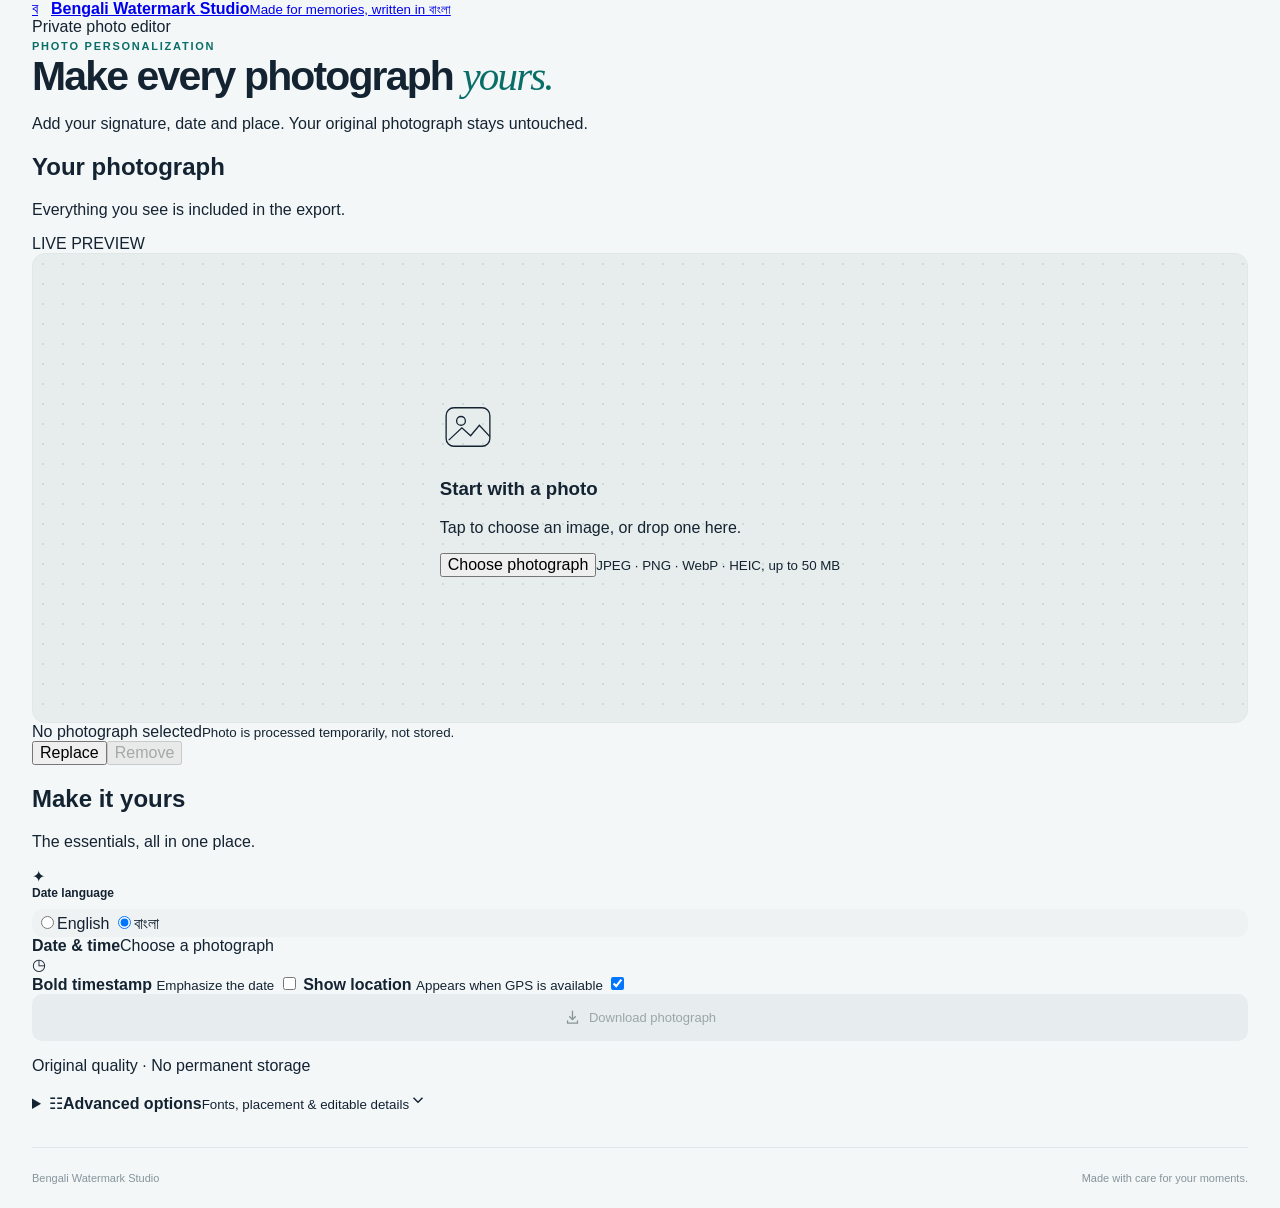
==== commit 8abd2c34: "Version 1.6: Finalize Bengali Watermark Defaults and Signature Layout Improvements: - Set Bengali as" ====
--- a/app/templates/index.html
+++ b/app/templates/index.html
@@ -42,9 +42,41 @@
         </div>
         <section class="quick-card">
           <div class="card-heading"><div><h2>Make it yours</h2><p>The essentials, all in one place.</p></div><span class="sparkle" aria-hidden="true">✦</span></div>
-          <div class="field"><span class="field-label">Date language</span><div class="segmented" role="group" aria-label="Date language"><label><input type="radio" name="language" value="en" checked><span>English</span></label><label><input type="radio" name="language" value="bn"><span>বাংলা</span></label></div></div>
+          <div class="field"><span class="field-label">Date language</span><div class="segmented" role="group" aria-label="Date language"><label><input type="radio" name="language" value="en"><span>English</span></label><label><input type="radio" name="language" value="bn" checked><span>বাংলা</span></label></div></div>
           <div class="summary-row"><div><strong>Date & time</strong><span id="formattedDate">Choose a photograph</span></div><span class="summary-icon" aria-hidden="true">◷</span></div>
-          <div class="toggles"><label class="toggle-line"><span><strong>Bold timestamp</strong><small>Emphasize the date</small></span><input id="boldDate" type="checkbox" class="switch"></label><label class="toggle-line"><span><strong>Show location</strong><small id="locationSummary">Appears when GPS is available</small></span><input id="showLocation" type="checkbox" class="switch" checked></label></div>
+          <div class="toggles">
+            <label class="toggle-line">
+              <span>
+                <strong>Bold timestamp</strong>
+                <small>Emphasize the date</small>
+              </span>
+              <input id="boldDate" type="checkbox" class="switch">
+            </label>
+
+            <label class="toggle-line">
+              <span>
+                <strong>Show location</strong>
+                <small id="locationSummary">
+                  Appears when GPS is available
+                </small>
+              </span>
+              <input id="showLocation" type="checkbox" class="switch" checked>
+            </label>
+
+            <label class="toggle-line" hidden>
+              <span>
+                <strong>West Bengal Panjika</strong>
+                <small>Traditional Bengali calendar</small>
+              </span>
+              <input id="panjikaToggle" type="checkbox" class="switch">
+            </label>
+          </div>
+
+          <!-- Existing calendar values, controlled by the quick toggle -->
+          <input type="radio" name="calendar" value="gregorian" checked hidden>
+          <input type="radio" name="calendar" value="panjika" hidden>
+          <small id="calendarHint" class="field-help" hidden></small>
+          <p id="panjikaNotice" class="notice" hidden></p>
           <button id="downloadButton" type="button" class="download-button" disabled><svg viewBox="0 0 24 24" width="19" height="19" fill="none" stroke="currentColor" stroke-width="1.9" stroke-linecap="round" stroke-linejoin="round"><path d="M12 3v12m0 0 4-4m-4 4-4-4M5 17v3h14v-3"/></svg><span id="downloadLabel">Download photograph</span></button>
           <p id="downloadStatus" class="download-status" role="status" aria-live="polite"></p>
           <p class="privacy-line">Original quality · No permanent storage</p>
@@ -54,7 +86,7 @@
           <div class="advanced-body">
             <div class="field"><label class="field-label" for="photoDateTime">Photo date & time</label><input id="photoDateTime" type="datetime-local" step="60"><small id="dateHelp" class="field-help">Capture time is read from EXIF when available.</small></div>
             <div class="field"><label class="field-label" for="dateText">Custom timestamp <span class="optional">(optional)</span></label><input id="dateText" type="text" maxlength="180" placeholder="Leave blank for formatted date"><small class="field-help">Override how the timestamp appears, without changing the camera date.</small></div>
-            <div class="field"><span class="field-label">Calendar</span><div class="segmented" role="group" aria-label="Calendar"><label><input type="radio" name="calendar" value="gregorian" checked><span>Gregorian</span></label><label><input type="radio" name="calendar" value="panjika"><span>West Bengal Panjika</span></label></div><small id="calendarHint" class="field-help">Choose বাংলা to enable Panjika (2025–2026).</small><p id="panjikaNotice" class="notice" hidden></p></div>
+            <!-- <div class="field"><span class="field-label">Calendar</span><div class="segmented" role="group" aria-label="Calendar"><label><input type="radio" name="calendar" value="gregorian" checked><span>Gregorian</span></label><label><input type="radio" name="calendar" value="panjika"><span>West Bengal Panjika</span></label></div><small id="calendarHint" class="field-help">Choose বাংলা to enable Panjika (2025–2026).</small><p id="panjikaNotice" class="notice" hidden></p></div> -->
             <div class="field"><label class="field-label" for="locationText">Place or address</label><input id="locationText" type="text" maxlength="180" placeholder="GPS location or type a place"><small class="field-help">Camera GPS gives coordinates, not a street address. Type a label here to replace them.</small></div>
             <div class="field"><span class="field-label">Signature style</span><div class="segmented" role="group" aria-label="Signature style"><label><input type="radio" name="signature" value="light" checked><span>Light ink</span></label><label><input type="radio" name="signature" value="dark"><span>Dark ink</span></label></div><small id="signatureStatus" class="field-help">Loading signature…</small></div>
             <div class="field"><span class="field-label">Bottom placement</span><div class="segmented three" role="group" aria-label="Watermark alignment"><label><input type="radio" name="alignment" value="left" checked><span>Left</span></label><label><input type="radio" name="alignment" value="center"><span>Center</span></label><label><input type="radio" name="alignment" value="right"><span>Right</span></label></div><small class="field-help">Moves signature and timestamp together. Location stays independently positioned.</small></div>
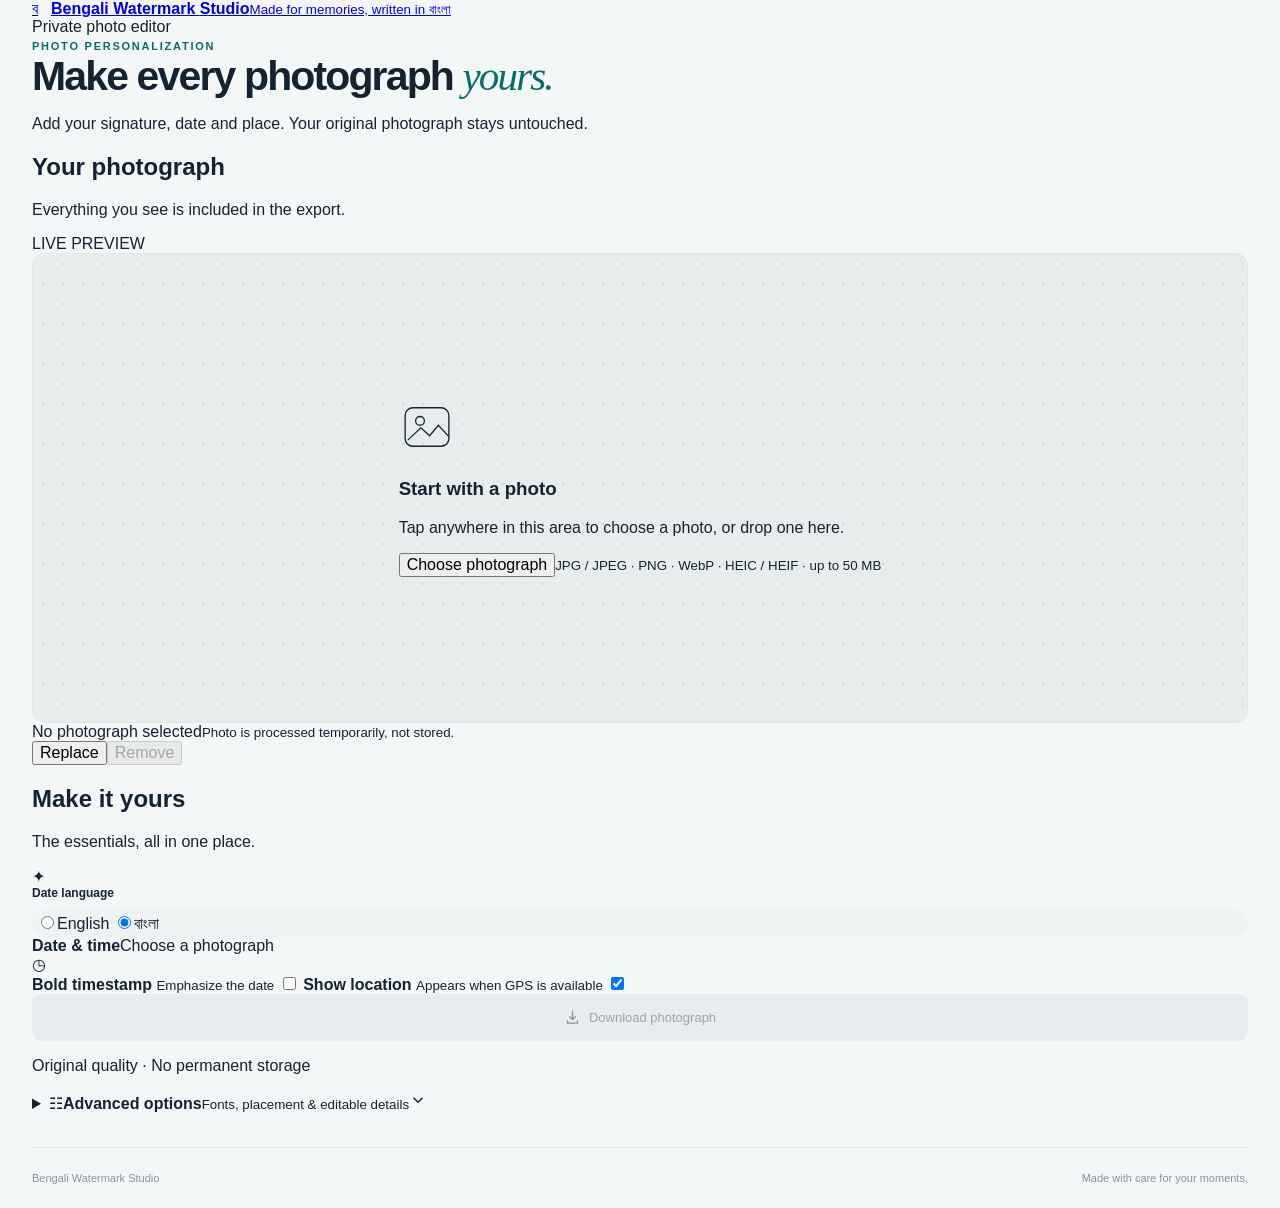
==== commit 5d32fc47: "version 1.7: Improve Image Compatibility and Finalize Watermark Studio IMPROVEMENTS: - Added support" ====
--- a/app/templates/index.html
+++ b/app/templates/index.html
@@ -22,7 +22,7 @@
       <section class="canvas-card" aria-labelledby="canvasTitle">
         <div class="canvas-top"><div><h2 id="canvasTitle">Your photograph</h2><p>Everything you see is included in the export.</p></div><span class="canvas-chip">LIVE PREVIEW</span></div>
         <div id="previewStage" class="preview-stage">
-          <div id="emptyPreview" class="empty-preview"><div class="upload-art" aria-hidden="true"><svg viewBox="0 0 64 64" width="56" height="56" fill="none" stroke="currentColor" stroke-width="1.5"><rect x="7" y="10" width="50" height="44" rx="9"/><circle cx="24" cy="25" r="5"/><path d="M10 47l15-14 10 9 10-12 12 13"/></svg></div><h3>Start with a photo</h3><p>Tap to choose an image, or drop one here.</p><button type="button" class="secondary-button" id="choosePhoto">Choose photograph</button><small>JPEG · PNG · WebP · HEIC, up to 50 MB</small></div>
+          <div id="emptyPreview" class="empty-preview"><div class="upload-art" aria-hidden="true"><svg viewBox="0 0 64 64" width="56" height="56" fill="none" stroke="currentColor" stroke-width="1.5"><rect x="7" y="10" width="50" height="44" rx="9"/><circle cx="24" cy="25" r="5"/><path d="M10 47l15-14 10 9 10-12 12 13"/></svg></div><h3>Start with a photo</h3><p>Tap anywhere in this area to choose a photo, or drop one here.</p><button type="button" class="secondary-button" id="choosePhoto">Choose photograph</button><small>JPG / JPEG · PNG · WebP · HEIC / HEIF · up to 50 MB</small></div>
           <div class="photo-frame" id="photoFrame" hidden>
             <img id="photoPreview" alt="Selected photo" decoding="async">
             <img id="signaturePreview" class="watermark-item signature-item" data-drag="signature" alt="Signature" draggable="false" hidden>
@@ -96,7 +96,7 @@
         </details>
       </aside>
     </div>
-    <input id="photoInput" type="file" accept="image/jpeg,image/png,image/webp,image/heic,image/heif,.jpg,.jpeg,.png,.webp,.heic,.heif" hidden>
+    <input id="photoInput" type="file" accept="image/jpeg,image/jpg,image/png,image/webp,image/heic,image/heif,.jpg,.jpeg,.jpe,.png,.webp,.heic,.heif" hidden>
     <footer class="site-footer"><span>Bengali Watermark Studio</span><span>Made with care for your moments.</span></footer>
   </main>
 </body>
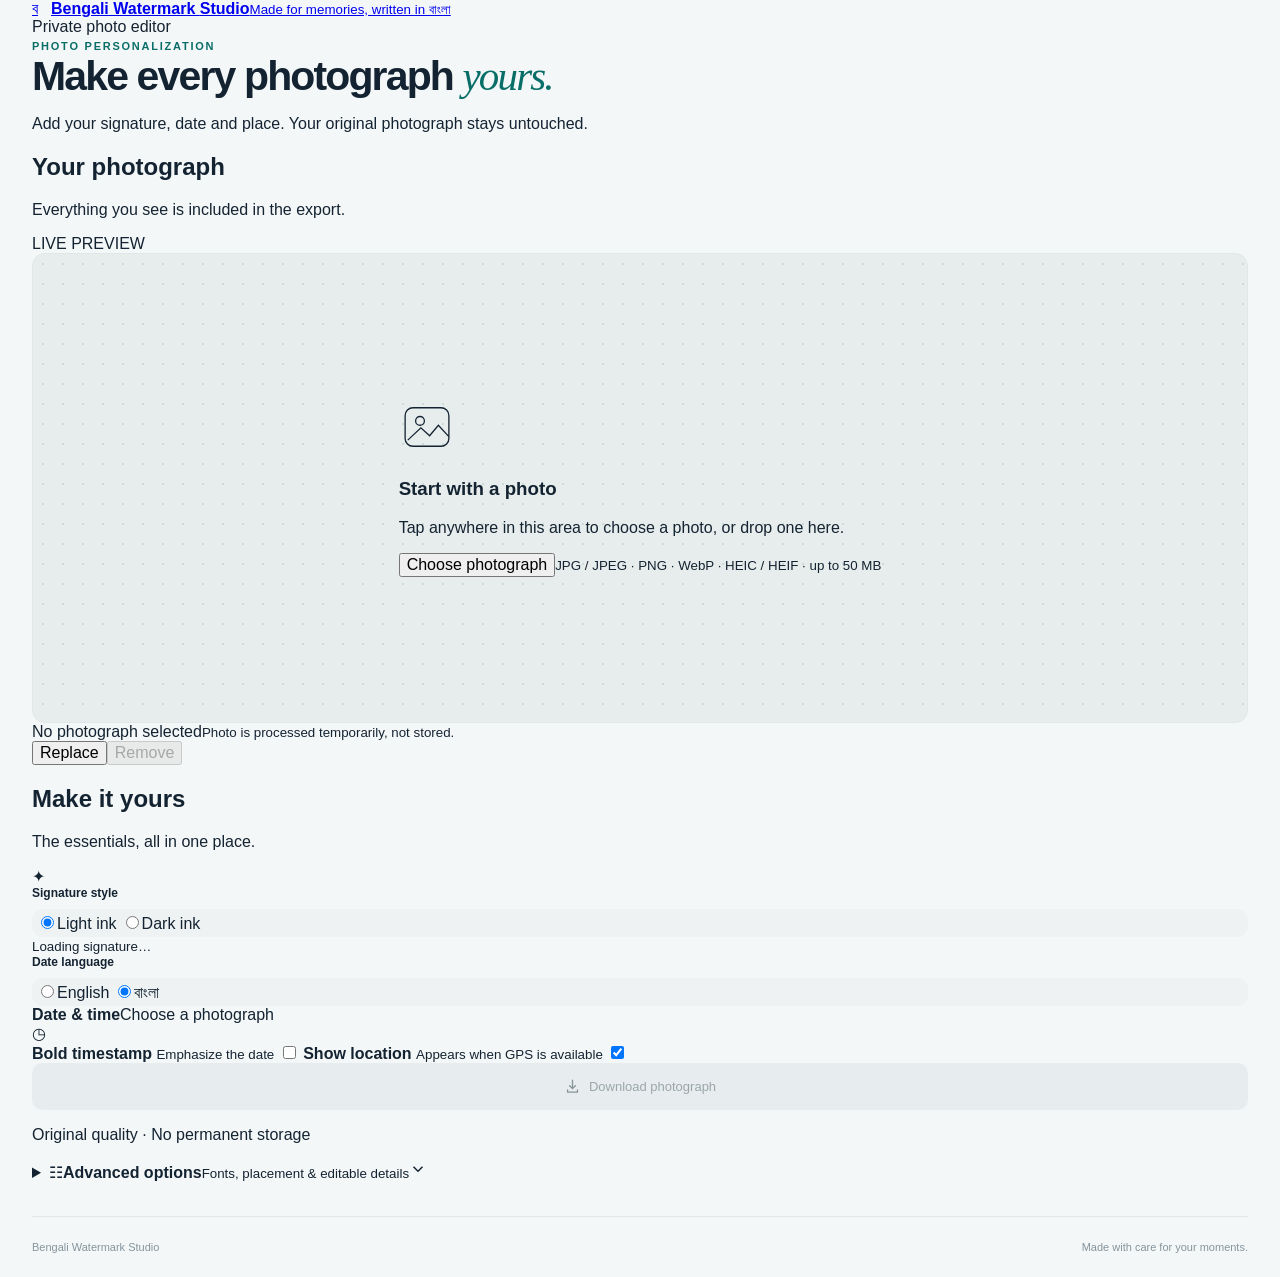
==== commit 62b57932: "Version 1.8: Extend Bengali Calendar Support and Improve Watermark Controls IMPROVEMENTS: - Extended" ====
--- a/app/templates/index.html
+++ b/app/templates/index.html
@@ -42,6 +42,7 @@
         </div>
         <section class="quick-card">
           <div class="card-heading"><div><h2>Make it yours</h2><p>The essentials, all in one place.</p></div><span class="sparkle" aria-hidden="true">✦</span></div>
+          <div class="field"><span class="field-label">Signature style</span><div class="segmented" role="group" aria-label="Signature style"><label><input type="radio" name="signature" value="light" checked><span>Light ink</span></label><label><input type="radio" name="signature" value="dark"><span>Dark ink</span></label></div><small id="signatureStatus" class="field-help">Loading signature…</small></div>
           <div class="field"><span class="field-label">Date language</span><div class="segmented" role="group" aria-label="Date language"><label><input type="radio" name="language" value="en"><span>English</span></label><label><input type="radio" name="language" value="bn" checked><span>বাংলা</span></label></div></div>
           <div class="summary-row"><div><strong>Date & time</strong><span id="formattedDate">Choose a photograph</span></div><span class="summary-icon" aria-hidden="true">◷</span></div>
           <div class="toggles">
@@ -88,7 +89,6 @@
             <div class="field"><label class="field-label" for="dateText">Custom timestamp <span class="optional">(optional)</span></label><input id="dateText" type="text" maxlength="180" placeholder="Leave blank for formatted date"><small class="field-help">Override how the timestamp appears, without changing the camera date.</small></div>
             <!-- <div class="field"><span class="field-label">Calendar</span><div class="segmented" role="group" aria-label="Calendar"><label><input type="radio" name="calendar" value="gregorian" checked><span>Gregorian</span></label><label><input type="radio" name="calendar" value="panjika"><span>West Bengal Panjika</span></label></div><small id="calendarHint" class="field-help">Choose বাংলা to enable Panjika (2025–2026).</small><p id="panjikaNotice" class="notice" hidden></p></div> -->
             <div class="field"><label class="field-label" for="locationText">Place or address</label><input id="locationText" type="text" maxlength="180" placeholder="GPS location or type a place"><small class="field-help">Camera GPS gives coordinates, not a street address. Type a label here to replace them.</small></div>
-            <div class="field"><span class="field-label">Signature style</span><div class="segmented" role="group" aria-label="Signature style"><label><input type="radio" name="signature" value="light" checked><span>Light ink</span></label><label><input type="radio" name="signature" value="dark"><span>Dark ink</span></label></div><small id="signatureStatus" class="field-help">Loading signature…</small></div>
             <div class="field"><span class="field-label">Bottom placement</span><div class="segmented three" role="group" aria-label="Watermark alignment"><label><input type="radio" name="alignment" value="left" checked><span>Left</span></label><label><input type="radio" name="alignment" value="center"><span>Center</span></label><label><input type="radio" name="alignment" value="right"><span>Right</span></label></div><small class="field-help">Moves signature and timestamp together. Location stays independently positioned.</small></div>
             <div class="field"><div class="field-title"><span class="field-label">Move individual elements</span><label class="mini-switch"><input id="freeMove" type="checkbox"> Enable drag</label></div><small class="field-help">Enable, then drag the signature, date or location anywhere inside the photo. Works with touch or mouse.</small><button type="button" class="text-action" id="resetPosition">Reset positions</button></div>
             <div class="field font-field"><div class="field-title"><span class="field-label">Font collection</span><span id="fontChosen" class="optional">Loading…</span></div><div id="fontGroups" class="font-groups" aria-label="Font families"></div><p id="fontHelp" class="field-help">Fonts are loaded from the English and Bengali folders. Tap a family to expand its styles.</p></div>
